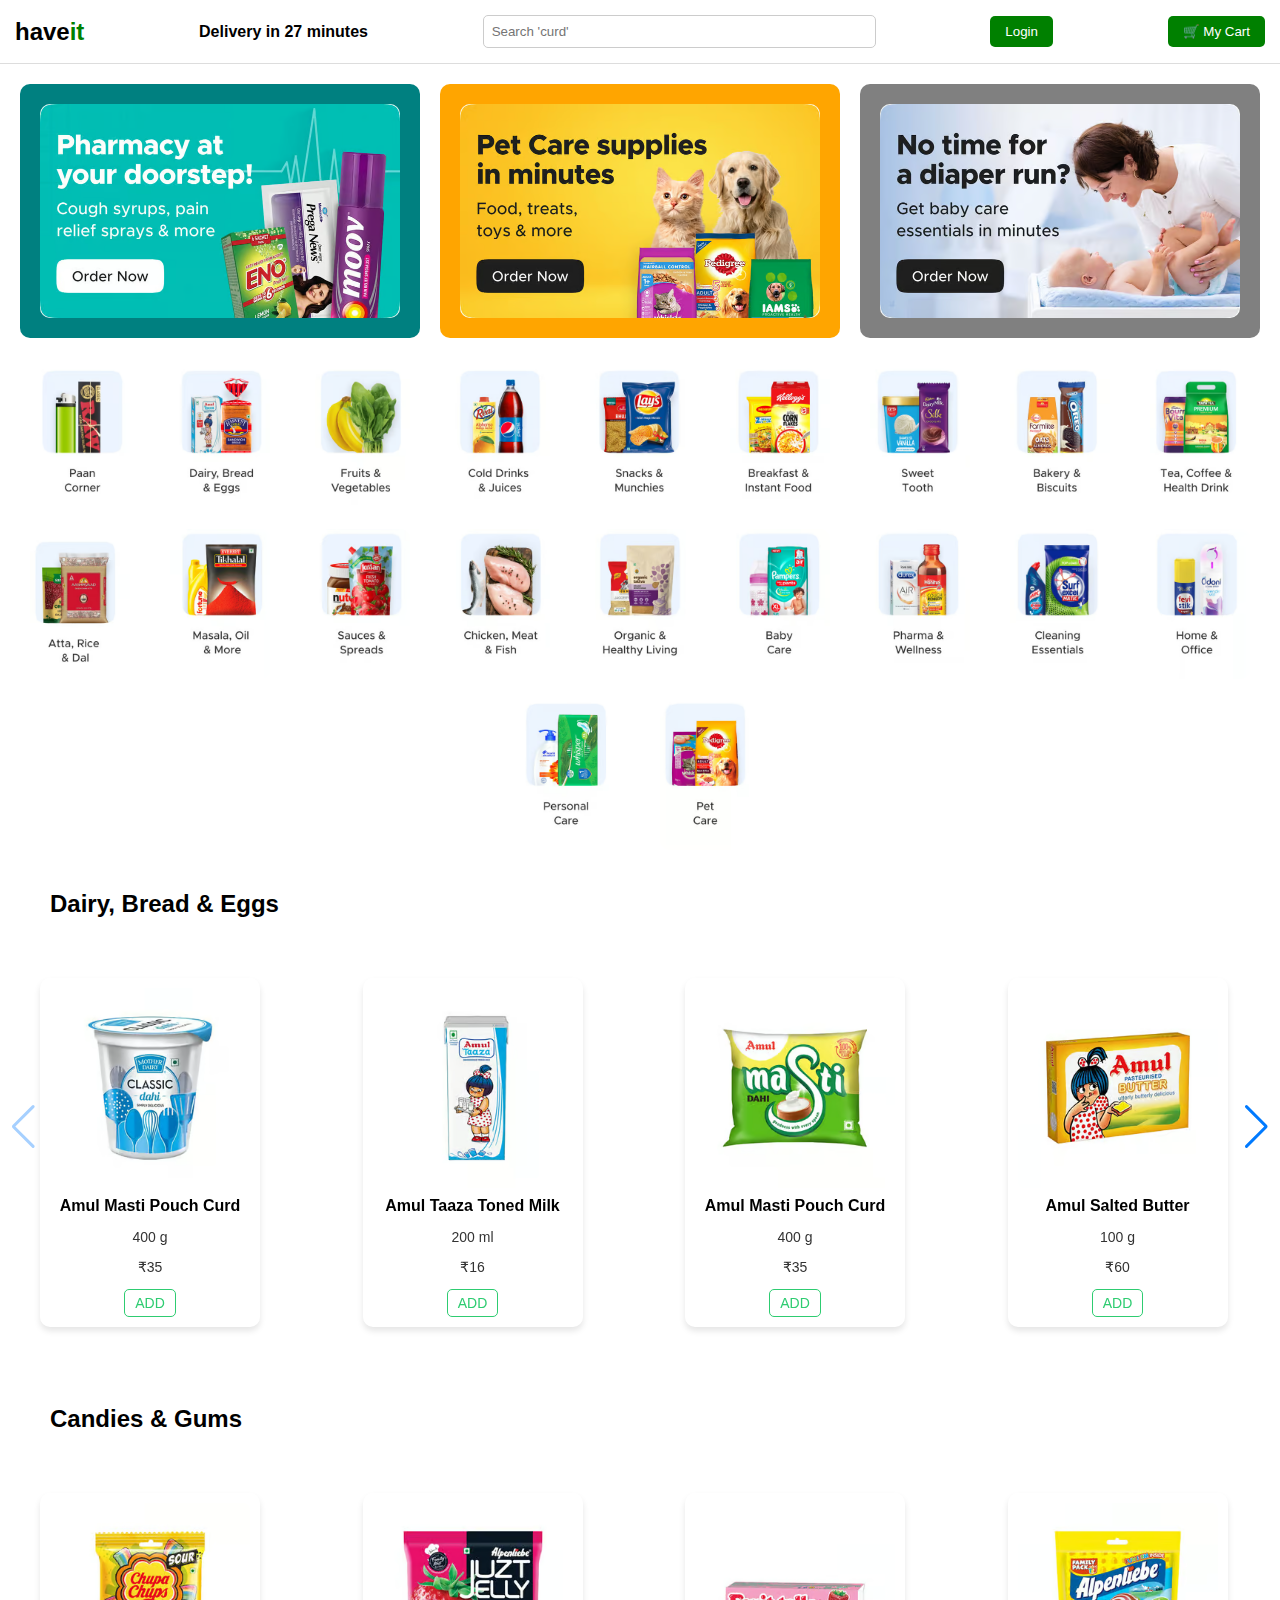
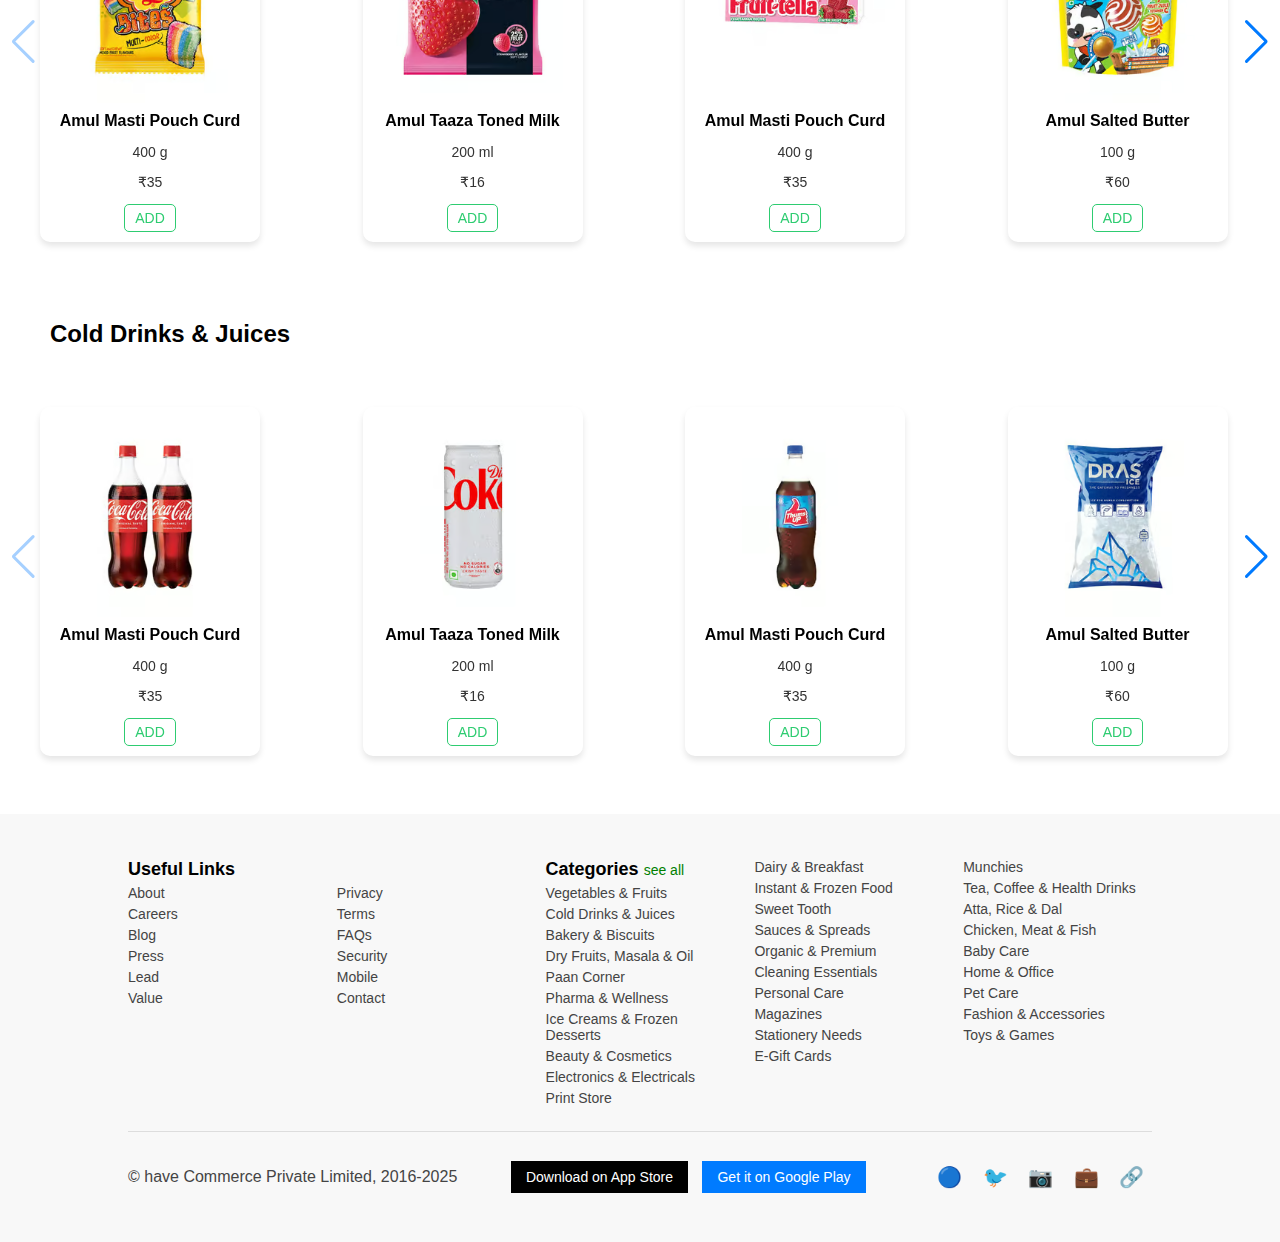
==== index.html @ 544f94e6 "Add files via upload" ====
<!DOCTYPE html>
<html lang="en">
<head>
    <meta charset="UTF-8">
    <meta name="viewport" content="width=device-width, initial-scale=1.0">
    <title>haveit Clone</title>
    <link rel="stylesheet" href="styles.css">
    <link rel="stylesheet" href="https://cdn.jsdelivr.net/npm/swiper/swiper-bundle.min.css">
    <script src="https://cdn.jsdelivr.net/npm/swiper/swiper-bundle.min.js"></script>
    

</head>
<body>
    <header>
        <div class="logo">have<span>it</span></div>
        <div class="delivery">Delivery in 27 minutes</div>
        <input type="text" placeholder="Search 'curd'">
        <button class="login">Login</button>
        <button class="cart">🛒 My Cart</button>
    </header>

    <section class="banners">
        <div class="banner pharmacy"><img src="./images/pharmacy-WEB.avif"></div>
        <div class="banner pet-care"><img src="./images/Pet-Care_WEB.avif"></div>
        <div class="banner baby-care"><img src="./images/babycare-WEB.avif"></div>
    </section>

    <section class="categories">
        <div class="category"><img src="./images/paan-corner_web.avif" alt="Paan"></div>
        <div class="category"><img src="./images/Slice-2_10.avif" alt="Dairy"></div>
        <div class="category"><img src="./images/Slice-3_9.avif" alt="Fruits"></div>
        <div class="category"><img src="./images/Slice-4_9.avif" alt="Drinks"></div>
        <div class="category"><img src="./images/Slice-5_4.avif" alt="Snacks"></div>
        <div class="category"><img src="./images/Slice-6_5.avif" alt="Breakfast"></div>
        <div class="category"><img src="./images/Slice-7_3.avif" alt="Sweet"></div>
        <div class="category"><img src="./images/Slice-8_4.avif" alt="Bakery"></div>
        <div class="category"><img src="./images/Slice-9_3.avif" alt="Tea"></div>
        <div class="category"><img src="./images/Slice-10.avif" alt="Atta"></div>

        <div class="category"><img src="./images/Slice-11.avif" alt="Masala"></div>
        <div class="category"><img src="./images/Slice-12.avif" alt="Sauce"></div>
        <div class="category"><img src="./images/Slice-13.avif" alt="Chicken"></div>
        <div class="category"><img src="./images/Slice-14.avif" alt="Organic"></div>
        <div class="category"><img src="./images/Slice-15.avif" alt="baby-care"></div>
        <div class="category"><img src="./images/Slice-16.avif" alt="Pharma"></div>
        <div class="category"><img src="./images/Slice-17.avif" alt="Cleaning"></div>
        <div class="category"><img src="./images/Slice-18.avif" alt="Home"></div>
        <div class="category"><img src="./images/Slice-19.avif" alt="Personal Care"></div>
        <div class="category"><img src="./images/Slice-20.avif" alt="Pet"></div>
    </section>
    <!-- Swiper Container -->
<div class="swiper mySwiper">
    <h2 style="margin-left: 50px;">Dairy, Bread & Eggs</h2>
    <div class="swiper-wrapper">
        <!-- Swiper Slide 1 -->
        <div class="swiper-slide">
            <div class="product-card">
                <img src="./images/349944a.avif" alt="Amul Masti Pouch Curd">
                <h3>Amul Masti Pouch Curd</h3>
                <p class="weight">400 g</p>
                <p class="price">₹35</p>
                <button class="add-btn">ADD</button>
            </div>
        </div>

        <!-- Amul Taaza Toned Milk -->
        <div class="swiper-slide">
            <div class="product-card">
                <img src="./images/ecf2f055-233c-450f-a0ef-5da6070b60c3.avif" alt="Amul Taaza Toned Milk">
                <h3>Amul Taaza Toned Milk</h3>
                <p class="weight">200 ml</p>
                <p class="price">₹16</p>
                <button class="add-btn">ADD</button>
            </div>
        </div>

        <!-- Mother Dairy Classic Curd -->
        <div class="swiper-slide">
            <div class="product-card">
                <img src="./images/6ae62ec2-3b13-4fff-b052-2ff3d4ef2d16.avif" alt="Amul Masti Pouch Curd">
                <h3>Amul Masti Pouch Curd</h3>
                <p class="weight">400 g</p>
                <p class="price">₹35</p>
                <button class="add-btn">ADD</button>
            </div>
        </div>

        <!-- Amul Salted Butter -->
        <div class="swiper-slide">
            <div class="product-card">
                <img src="./images/0be0d49a-4dae-408a-8786-afae1dd05cb1.avif" alt="Amul Salted Butter">
                <h3>Amul Salted Butter</h3>
                <p class="weight">100 g</p>
                <p class="price">₹60</p>
                <button class="add-btn">ADD</button>
            </div>
        </div>

        <!-- Table White Eggs (6 Pieces) -->
        <div class="swiper-slide">
            <div class="product-card">
                <img src="./images/3229ef67-1d89-4dc4-8beb-cdbe41e49f89.avif" alt="Amul Masti Pouch Curd">
                <h3>Table White Eggs (6 Pieces)</h3>
                <p class="weight">400 g</p>
                <p class="price">₹35</p>
                <button class="add-btn">ADD</button>
            </div>
        </div>

        <!-- Mother Dairy Blueberry Yogurt -->
        <div class="swiper-slide">
            <div class="product-card">
                <img src="./images/349944a.avif" alt="Amul Masti Pouch Curd">
                <h3>Mother Dairy Blueberry Yogurt</h3>
                <p class="weight">400 g</p>
                <p class="price">₹35</p>
                <button class="add-btn">ADD</button>
            </div>
        </div>

        <!-- Repeat for more products -->
    </div>

    <!-- Navigation Buttons -->
    <div class="swiper-button-next"></div>
    <div class="swiper-button-prev"></div>
</div>


    <!-- Swiper Container -->
    <div class="swiper mySwiper">
        <h2 style="margin-left: 50px;">Candies & Gums</h2>
        <div class="swiper-wrapper">
            <!-- Swiper Slide 1 -->
            <div class="swiper-slide">
                <div class="product-card">
                    <img src="./images/b8760532-ff5b-4451-aacf-8037ec6da880.avif" alt="Amul Masti Pouch Curd">
                    <h3>Amul Masti Pouch Curd</h3>
                    <p class="weight">400 g</p>
                    <p class="price">₹35</p>
                    <button class="add-btn">ADD</button>
                </div>
            </div>
    
            <!-- Amul Taaza Toned Milk -->
            <div class="swiper-slide">
                <div class="product-card">
                    <img src="./images/18bb0b76-c636-4bd1-8ea8-a5ac84f3520a.avif" alt="Amul Taaza Toned Milk">
                    <h3>Amul Taaza Toned Milk</h3>
                    <p class="weight">200 ml</p>
                    <p class="price">₹16</p>
                    <button class="add-btn">ADD</button>
                </div>
            </div>
    
            <!-- Mother Dairy Classic Curd -->
            <div class="swiper-slide">
                <div class="product-card">
                    <img src="./images/8b1f0129-7935-4ec0-89f6-a15430eb4529.avif" alt="Amul Masti Pouch Curd">
                    <h3>Amul Masti Pouch Curd</h3>
                    <p class="weight">400 g</p>
                    <p class="price">₹35</p>
                    <button class="add-btn">ADD</button>
                </div>
            </div>
    
            <!-- Amul Salted Butter -->
            <div class="swiper-slide">
                <div class="product-card">
                    <img src="./images/359045a.avif" alt="Amul Salted Butter">
                    <h3>Amul Salted Butter</h3>
                    <p class="weight">100 g</p>
                    <p class="price">₹60</p>
                    <button class="add-btn">ADD</button>
                </div>
            </div>
    
            <!-- Table White Eggs (6 Pieces) -->
            <div class="swiper-slide">
                <div class="product-card">
                    <img src="./images/425350a.avif" alt="Amul Masti Pouch Curd">
                    <h3>Table White Eggs (6 Pieces)</h3>
                    <p class="weight">400 g</p>
                    <p class="price">₹35</p>
                    <button class="add-btn">ADD</button>
                </div>
            </div>
    
            <!-- Mother Dairy Blueberry Yogurt -->
            <div class="swiper-slide">
                <div class="product-card">
                    <img src="./images/aa4c477e-08d8-479d-be21-76e061e13c0d.avif" alt="Amul Masti Pouch Curd">
                    <h3>Mother Dairy Blueberry Yogurt</h3>
                    <p class="weight">400 g</p>
                    <p class="price">₹35</p>
                    <button class="add-btn">ADD</button>
                </div>
            </div>
    
            <!-- Repeat for more products -->
        </div>
    
        <!-- Navigation Buttons -->
        <div class="swiper-button-next"></div>
        <div class="swiper-button-prev"></div>
    </div>


        <!-- Swiper Container -->
<div class="swiper mySwiper">
    <h2 style="margin-left: 50px;">Cold Drinks & Juices</h2>
    <div class="swiper-wrapper">
        <!-- Swiper Slide 1 -->
        <div class="swiper-slide">
            <div class="product-card">
                <img src="./images/fec89b7b-8a13-477e-b750-7a52e82828a0.avif" alt="Amul Masti Pouch Curd">
                <h3>Amul Masti Pouch Curd</h3>
                <p class="weight">400 g</p>
                <p class="price">₹35</p>
                <button class="add-btn">ADD</button>
            </div>
        </div>

        <!-- Amul Taaza Toned Milk -->
        <div class="swiper-slide">
            <div class="product-card">
                <img src="./images/15288a.avif" alt="Amul Taaza Toned Milk">
                <h3>Amul Taaza Toned Milk</h3>
                <p class="weight">200 ml</p>
                <p class="price">₹16</p>
                <button class="add-btn">ADD</button>
            </div>
        </div>

        <!-- Mother Dairy Classic Curd -->
        <div class="swiper-slide">
            <div class="product-card">
                <img src="./images/e69c587d-802a-40eb-a40b-a6bc9623526d.avif" alt="Amul Masti Pouch Curd">
                <h3>Amul Masti Pouch Curd</h3>
                <p class="weight">400 g</p>
                <p class="price">₹35</p>
                <button class="add-btn">ADD</button>
            </div>
        </div>

        <!-- Amul Salted Butter -->
        <div class="swiper-slide">
            <div class="product-card">
                <img src="./images/482620a.avif" alt="Amul Salted Butter">
                <h3>Amul Salted Butter</h3>
                <p class="weight">100 g</p>
                <p class="price">₹60</p>
                <button class="add-btn">ADD</button>
            </div>
        </div>

        <!-- Table White Eggs (6 Pieces) -->
        <div class="swiper-slide">
            <div class="product-card">
                <img src="./images/10b8b01a-8b71-4448-becb-16d4247ef05c.avif" alt="Amul Masti Pouch Curd">
                <h3>Table White Eggs (6 Pieces)</h3>
                <p class="weight">400 g</p>
                <p class="price">₹35</p>
                <button class="add-btn">ADD</button>
            </div>
        </div>

        <!-- Mother Dairy Blueberry Yogurt -->
        <div class="swiper-slide">
            <div class="product-card">
                <img src="./images/0f87f19e-66da-48cd-8c75-343abf732948.avif" alt="Amul Masti Pouch Curd">
                <h3>Mother Dairy Blueberry Yogurt</h3>
                <p class="weight">400 g</p>
                <p class="price">₹35</p>
                <button class="add-btn">ADD</button>
            </div>
        </div>

        <!-- Repeat for more products -->
    </div>

    <!-- Navigation Buttons -->
    <div class="swiper-button-next"></div>
    <div class="swiper-button-prev"></div>
</div>
    <footer>
        <div class="footer-container">
            <!-- Useful Links -->
            <div class="footer-section">
                <h3>Useful Links</h3>
                <ul>
                    <li><a href="#">About</a></li>
                    <li><a href="#">Careers</a></li>
                    <li><a href="#">Blog</a></li>
                    <li><a href="#">Press</a></li>
                    <li><a href="#">Lead</a></li>
                    <li><a href="#">Value</a></li>
                </ul>
            </div>
            
            <!-- Privacy & Security -->
            <div class="footer-section">
                <h3>&nbsp;</h3> <!-- Keeps alignment correct -->
                <ul>
                    <li><a href="#">Privacy</a></li>
                    <li><a href="#">Terms</a></li>
                    <li><a href="#">FAQs</a></li>
                    <li><a href="#">Security</a></li>
                    <li><a href="#">Mobile</a></li>
                    <li><a href="#">Contact</a></li>
                </ul>
            </div>

            <!-- Categories -->
            <div class="footer-section">
                <h3>Categories <span class="see-all">see all</span></h3>
                <ul>
                    <li>Vegetables & Fruits</li>
                    <li>Cold Drinks & Juices</li>
                    <li>Bakery & Biscuits</li>
                    <li>Dry Fruits, Masala & Oil</li>
                    <li>Paan Corner</li>
                    <li>Pharma & Wellness</li>
                    <li>Ice Creams & Frozen Desserts</li>
                    <li>Beauty & Cosmetics</li>
                    <li>Electronics & Electricals</li>
                    <li>Print Store</li>
                </ul>
            </div>

            <div class="footer-section">
                <ul>
                    <li>Dairy & Breakfast</li>
                    <li>Instant & Frozen Food</li>
                    <li>Sweet Tooth</li>
                    <li>Sauces & Spreads</li>
                    <li>Organic & Premium</li>
                    <li>Cleaning Essentials</li>
                    <li>Personal Care</li>
                    <li>Magazines</li>
                    <li>Stationery Needs</li>
                    <li>E-Gift Cards</li>
                </ul>
            </div>

            <div class="footer-section">
                <ul>
                    <li>Munchies</li>
                    <li>Tea, Coffee & Health Drinks</li>
                    <li>Atta, Rice & Dal</li>
                    <li>Chicken, Meat & Fish</li>
                    <li>Baby Care</li>
                    <li>Home & Office</li>
                    <li>Pet Care</li>
                    <li>Fashion & Accessories</li>
                    <li>Toys & Games</li>
                </ul>
            </div>
        </div>

        <!-- Bottom Footer -->
        <div class="footer-bottom">
            <p>© have Commerce Private Limited, 2016-2025</p>
            <div class="download-links">
                <button class="app-store">Download on App Store</button>
                <button class="google-play">Get it on Google Play</button>
            </div>
            <div class="social-icons">
                <span>🔵</span>
                <span>🐦</span>
                <span>📷</span>
                <span>💼</span>
                <span>🔗</span>
            </div>
        </div>
    </footer>
    <!-- Swiper JS CDN -->

    <script>
        var swiper = new Swiper(".mySwiper", {
            slidesPerView: "auto",  /* Ensures proper spacing */
            spaceBetween: 5,  /* Reduced space */
            navigation: {
                nextEl: ".swiper-button-next",
                prevEl: ".swiper-button-prev",
            },
        breakpoints: {
            768: {
                slidesPerView: 2,
                spaceBetween: 8, // Reduce space for smaller screens
            },
            1024: {
                slidesPerView: 4,
                spaceBetween: 10,
            }
        }
        });
    </script>
    
    

    </body>
    </html>
---- styles.css ----
body {
    font-family: Arial, sans-serif;
    margin: 0;
    padding: 0;
}
header {
    display: flex;
    justify-content: space-between;
    align-items: center;
    padding: 15px;
    background: white;
    border-bottom: 1px solid #ddd;
}
.logo {
    font-size: 24px;
    font-weight: bold;
    color: black;
}
.logo span {
    color: green;
}
.delivery {
    font-weight: bold;
}
input {
    width: 30%;
    padding: 8px;
    border-radius: 5px;
    border: 1px solid #ccc;
}
.login, .cart {
    padding: 8px 15px;
    border: none;
    background: green;
    color: white;
    border-radius: 5px;
    cursor: pointer;
}
.banners {
    display: flex;
    justify-content: center;
    gap: 20px;
    margin: 20px;
}
.banner {
    width: 30%;
    padding: 20px;
    border-radius: 10px;
    color: white;
    font-size: 18px;
    text-align: center;
}
.banner >img{
    width: 100%;
    height: 100%; /* Set a specific height */
    /* padding: 20px; */
    border-radius: 10px;
    color: white;
    font-size: 18px;
    text-align: center;
    background-size: cover;
    background-position: center;
}

.pharmacy { background: teal; }
.pet-care { background: orange; }
.baby-care { background: gray; }
.categories {
    display: flex;
    flex-wrap: wrap;
    justify-content: center;
    gap: 20px;
    margin: 20px;
}
.category {
    text-align: center;
    width: 120px;
}
.category img {
    width: 100px;
    height: 100%;
    border-radius: 10px;
}
/* Footer styles */
footer {
    background-color: #f8f8f8;
    padding: 40px 10%;
    font-family: Arial, sans-serif;
    color: #444;
}

/* Grid container for footer sections */
.footer-container {
    display: grid;
    grid-template-columns: repeat(5, 1fr);
    gap: 20px;
    border-bottom: 1px solid #ddd;
    padding-bottom: 20px;
}

/* Footer section styling */
.footer-section h3 {
    font-weight: bold;
    font-size: 18px;
    color: #000;
}

.footer-section ul {
    list-style: none;
    padding: 0;
    margin: 0;
}

.footer-section ul li {
    margin: 5px 0;
    font-size: 14px;
}

.footer-section ul li a {
    text-decoration: none;
    color: #444;
}

.footer-section ul li a:hover {
    color: #000;
}

/* "See All" link styling */
.see-all {
    color: green;
    font-size: 14px;
    font-weight: normal;
    cursor: pointer;
}

/* Footer bottom section */
.footer-bottom {
    display: flex;
    justify-content: space-between;
    align-items: center;
    padding-top: 20px;
}

/* App Download buttons */
.download-links button {
    padding: 8px 15px;
    border: none;
    font-size: 14px;
    margin-right: 10px;
    cursor: pointer;
}
.app-store {
    background-color: #000;
    color: white;
}

.google-play {
    background-color: #007bff;
    color: white;
}

/* Social Media Icons */
.social-icons span {
    font-size: 20px;
    margin: 0 8px;
    cursor: pointer;
}
/* Swiper general styling */
.swiper {
    width: 100%;
    padding: 10px 0;
}

.swiper-slide {
    display: flex;
    justify-content: center;
    align-items:flex-start;
    flex-direction: row;
}

/* Product card styling */
.product-card {
    width: 200px;
    background: white;
    padding: 10px;
    border-radius: 10px;
    box-shadow: 0px 4px 6px rgba(0, 0, 0, 0.1);
    text-align: center;
}

.product-card img {
    width: 100%;
    border-radius: 8px;
}

h3 {
    font-size: 16px;
    font-weight: bold;
    margin: 5px 0;
}

.weight, .price {
    font-size: 14px;
    color: #333;
}

.add-btn {
    background: #fff;
    border: 1px solid #2ecc71;
    color: #2ecc71;
    padding: 5px 10px;
    font-size: 14px;
    border-radius: 5px;
    cursor: pointer;
}

.add-btn:hover {
    background: #2ecc71;
    color: #fff;
}
.swiper-wrapper{
    padding: 40px;
}
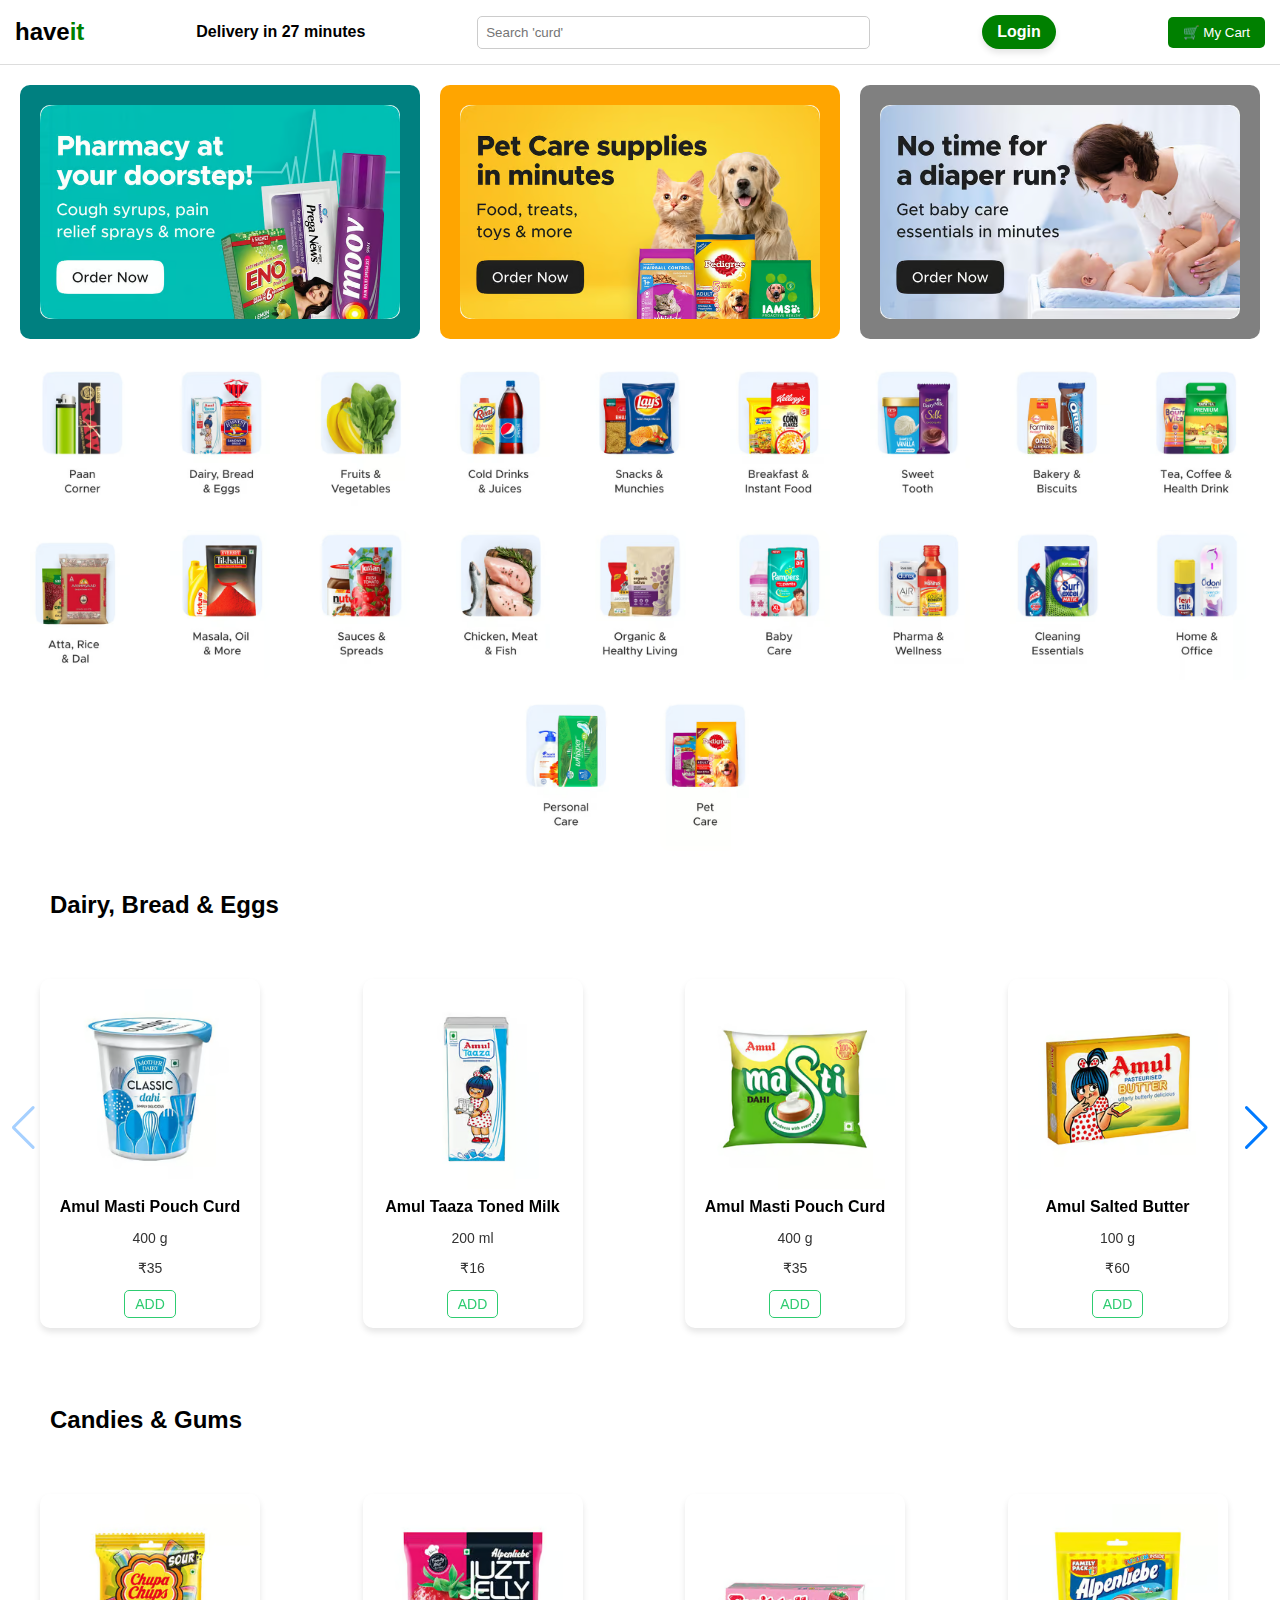
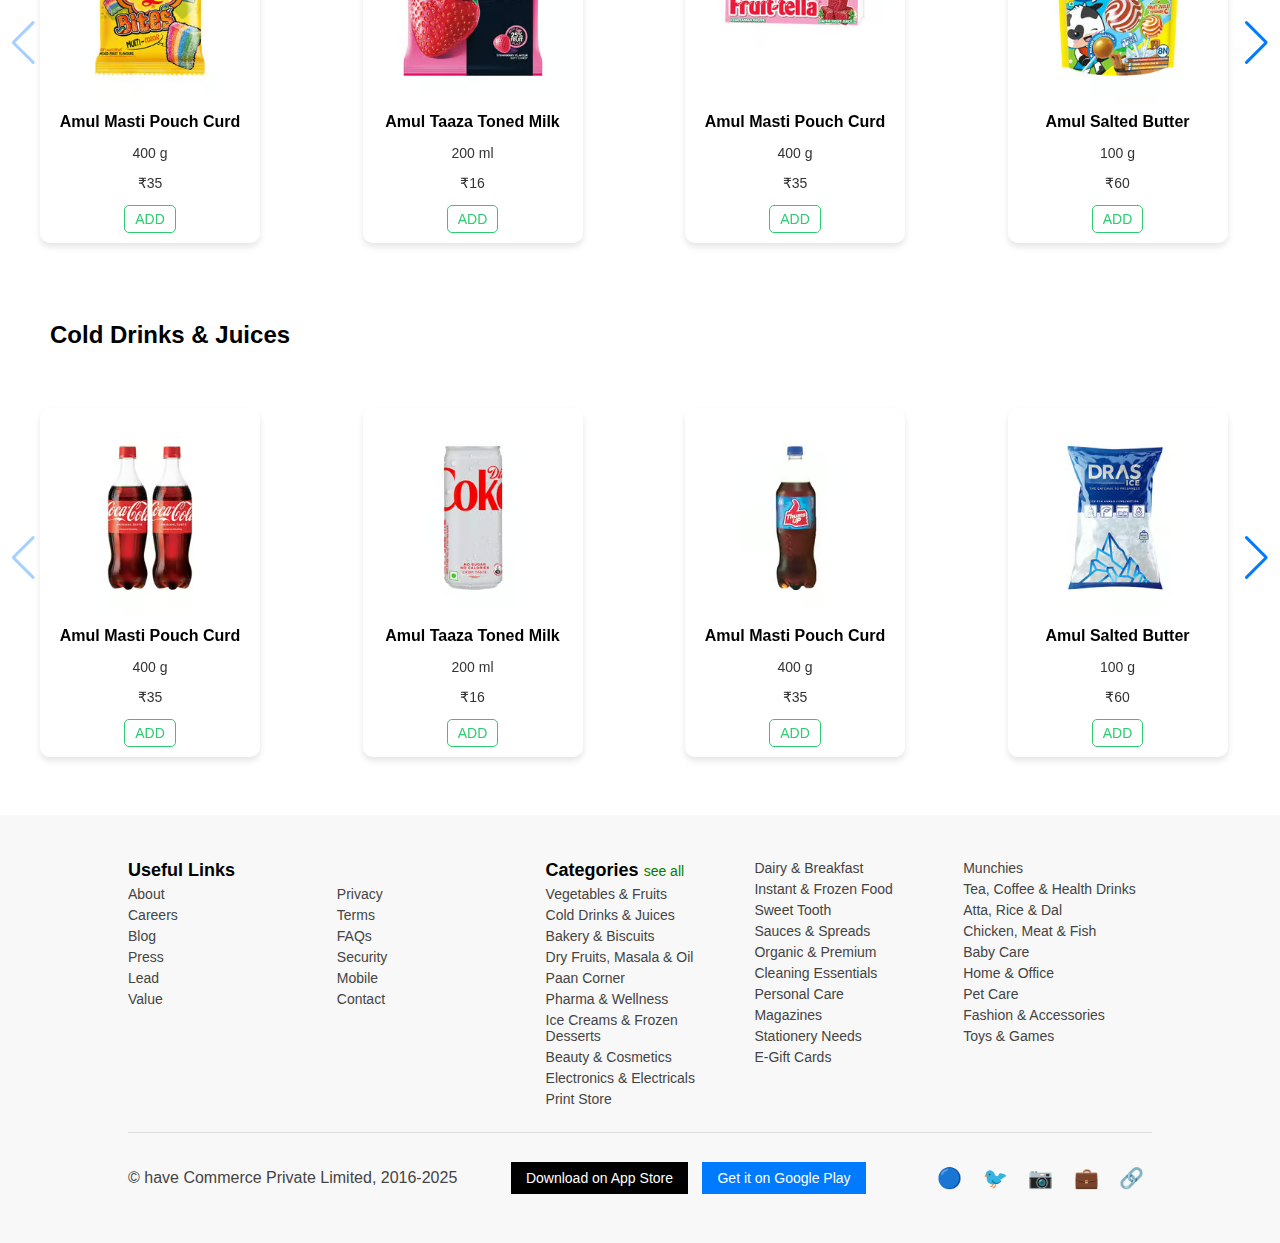
==== commit d0fcea43: "login" ====
--- a/index.html
+++ b/index.html
@@ -15,7 +15,7 @@
         <div class="logo">have<span>it</span></div>
         <div class="delivery">Delivery in 27 minutes</div>
         <input type="text" placeholder="Search 'curd'">
-        <button class="login">Login</button>
+        <button onclick="window.location.href='login.html'" class="login-btn">Login</button>
         <button class="cart">🛒 My Cart</button>
     </header>
 
--- a/styles.css
+++ b/styles.css
@@ -28,7 +28,7 @@
     border-radius: 5px;
     border: 1px solid #ccc;
 }
-.login, .cart {
+.cart {
     padding: 8px 15px;
     border: none;
     background: green;
@@ -36,6 +36,28 @@
     border-radius: 5px;
     cursor: pointer;
 }
+.login-btn {
+    background: green;
+    color: white;
+    border: none;
+    padding:8px 15px;
+    font-size: 16px;
+    font-weight: bold;
+    border-radius: 25px;
+    cursor: pointer;
+    transition: all 0.3s ease-in-out;
+    box-shadow: 0px 4px 6px rgba(0, 0, 0, 0.1);
+}
+
+.login-btn:hover {
+    background: linear-gradient(135deg, #feb47b, #ff7e5f);
+    transform: scale(1.05);
+}
+
+.login-btn:active {
+    transform: scale(0.95);
+}
+
 .banners {
     display: flex;
     justify-content: center;
